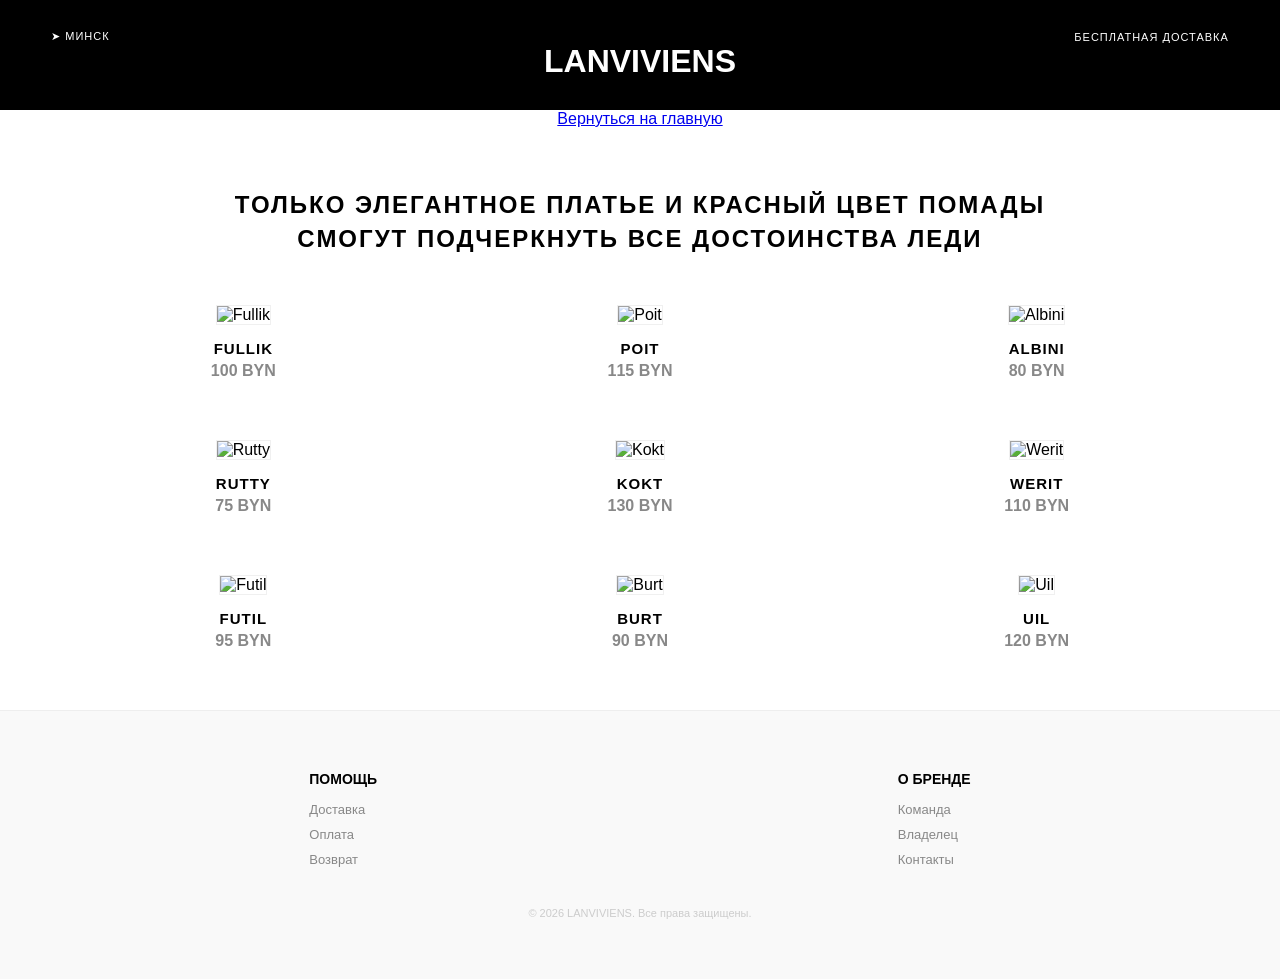
==== blouses.html @ 750e998c "Add files via upload" ====
<!DOCTYPE html>
<html lang="en">
<head>
    <meta charset="UTF-8">
    <link rel="stylesheet" href="css.css">
    <meta name="viewport" content="width=device-width, initial-scale=1.0">
    <title>Блузки</title>
</head>
<body>
            <header class="black-header">
        <div class="header-top">
            <div class="location">➤ Минск</div>
            <div class="delivery">Бесплатная доставка</div>
        </div>
        
        <h1 class="logo">LANVIVIENS</h1>
     
    </header>
  <p align="center" style="color: red;"><a href="index.html">Вернуться на главную</a></p>

 <main>
    <section class="dresses-grid">
        <h1 class="grid-title">Только элегантное платье и красный цвет помады смогут подчеркнуть все достоинства леди</h1>
        
        <!-- Контейнер открывается ТУТ -->
        <div class="container">
            <article class="product-card">
                <img src="img/blouses1.jpg" alt="Fullik">
                <h3>Fullik</h3>
                <p class="price">100 BYN</p>
            </article>

            <article class="product-card">
                <img src="img/blouses2.jpg" alt="Poit">
                <h3>Poit</h3>
                <p class="price">115 BYN</p>
            </article>

            <article class="product-card">
                <img src="img/blouses3.jpg" alt="Albini">
                <h3>Albini</h3>
                <p class="price">80 BYN</p>
            </article>

            <article class="product-card">
                <img src="img/blouses4.jpg" alt="Rutty">
                <h3>Rutty</h3>
                <p class="price">75 BYN</p>
            </article>

            <article class="product-card">
                <img src="img/blouses5.jpg" alt="Kokt">
                <h3>Kokt</h3>
                <p class="price">130 BYN</p>
            </article>

            <article class="product-card">
                <img src="img/blouses6.jpg" alt="Werit">
                <h3>Werit</h3>
                <p class="price">110 BYN</p>
            </article>

            <article class="product-card">
                <img src="img/blouses7.jpg" alt="Futil">
                <h3>Futil</h3>
                <p class="price">95 BYN</p>
            </article>

            <article class="product-card">
                <img src="img/blouses8.jpg" alt="Burt">
                <h3>Burt</h3>
                <p class="price">90 BYN</p>
            </article>

            <article class="product-card">
                <img src="img/blouses9.jpg" alt="Uil">
                <h3>Uil</h3>
                <p class="price">120 BYN</p>
            </article>
        </div> <!-- Контейнер закрывается ТУТ, после всех карточек -->
    </section>
</main>
 <footer class="footer">
        <div class="footer-sections">
            <div class="footer-col">
                <h4>Помощь</h4>
                <a href="#">Доставка</a>
                <a href="#">Оплата</a>
                <a href="#">Возврат</a>
            </div>
            <div class="footer-col">
                <h4>О бренде</h4>
                <a href="company.html">Команда</a>
                <a href="admin.html">Владелец</a>
                <a href="#">Контакты</a>
            </div>
        </div> 
        <div class="copyright">
            <p>&copy; 2026 LANVIVIENS. Все права защищены.</p>
        </div>
    </footer>
<a href="dress.html" class="prev-link" style="display:none;"></a>
<a href="custums.html" class="next-link" style="display:none;"></a>

</body>
</html>
---- css.css ----
/* --- БАЗОВЫЕ НАСТРОЙКИ --- */
* {
    margin: 0;
    padding: 0;
    box-sizing: border-box;
}

body {
    font-family: 'Arial', sans-serif;
    background-color: #ffffff;
    color: #000;
    overflow-x: hidden;
}

/* --- ШАПКА --- */
.black-header {
    background-color: #000;
    color: #fff;
    padding: 30px 4%;
    text-align: center;
}
/* --- ИСПРАВЛЕННАЯ ШАПКА ДЛЯ МОБИЛОК --- */
.header-top {
    display: flex;
    justify-content: space-between;
    align-items: center; /* Выравниваем по центру по вертикали */
    font-size: 11px;
    text-transform: uppercase;
    letter-spacing: 1px;
    flex-wrap: wrap; /* Позволяет элементам переноситься, если нет места */
    gap: 10px;
    position: relative;
    z-index: 1000; /* Гарантируем, что шапка выше всего контента */
}

/* Специально для ссылки "Вернуться" на мобильных */
.header-top a {
    position: relative;
    z-index: 1001; /* Ссылка должна быть самым верхним слоем */
    padding: 10px 5px; /* Увеличиваем область нажатия пальцем */
    white-space: nowrap; /* Чтобы текст не разрывался на две строки */
    text-decoration: none;
    color: #fff;
}

/* --- АДАПТИВНОСТЬ ДЛЯ МАЛЕНЬКИХ ЭКРАНОВ --- */
@media (max-width: 600px) {
    .header-top {
        justify-content: center; /* Центрируем всё на мобилке */
        flex-direction: column; /* Элементы встают друг под другом */
        gap: 15px;
    }

    .logo {
        letter-spacing: 5px; /* Уменьшаем огромные отступы букв, чтобы лого не вылезало за экран */
        font-size: 35px;
        margin: 15px 0;
    }

    .main-nav {
        gap: 15px; /* Уменьшаем расстояние между ссылками меню */
    }
}

.main-nav a:hover { opacity: 0.7; }
.sale-link { color: red !important; }

/* --- ОСНОВНОЙ КОНТЕНТ (Универсальный) --- */
.main-content {
    width: 100%;
    max-width: 1400px;
    margin: 0 auto;
    padding: 0; /* Убираем падинги, чтобы фото прижалось к шапке */
}

.section-title {
    text-align: center;
    margin: 50px 0;
    text-transform: uppercase;
    letter-spacing: 4px;
}

/* Сетка товаров для главной */
.collections-grid {
    display: grid;
    grid-template-columns: repeat(5, 1fr); 
    gap: 20px;
    padding: 0 4%; /* Отступы только для сетки */
}

.product-card { text-align: center; }
.product-card img {
    width: 100%;
    aspect-ratio: 3 / 4;
    object-fit: cover;
    margin-bottom: 15px;
    border: 1px solid #f0f0f0;
}

/* --- СЕКЦИЯ ОСНОВАТЕЛЬНИЦЫ (ФОТО КАК ФОН) --- */
/* --- ИСПРАВЛЕННАЯ СЕКЦИЯ: ФОТО НА ВЕСЬ ЭКРАН --- */

/* 1. Сначала растягиваем сам контейнер на 100% ширины */
.main-content {
    width: 100% !important; 
    max-width: 100% !important;
    margin: 0 !important;
    padding: 0 !important;
}
.founder-hero {
    width: 100%;
    min-height: 95vh; 
    background-image: url('img/myphoto.JPG');
    background-size: cover; 
    /* 25% — это "золотая середина" между прошлыми вариантами */
    /* 45% — почти центр по вертикали, чтобы лицо не было слишком низко */
    background-position: 25% 45%; 
    background-repeat: no-repeat;
    display: flex;
    align-items: center;
    justify-content: flex-end; 
}

.founder-text-overlay {
    width: 100%;
    max-width: 480px; /* Вернул чуть больше ширины для текста */
    background: rgba(255, 255, 255, 0.85); 
    padding: 50px;
    margin-right: 6%; 
    backdrop-filter: blur(10px);
}


.founder-text-overlay h2 {
    font-size: 28px;
    text-transform: uppercase;
    letter-spacing: 4px;
    margin-bottom: 25px;
    line-height: 1.2;
}

.founder-text-overlay p {
    font-size: 15px;
    line-height: 1.7;
    color: #1a1a1a;
    margin-bottom: 15px;
}

/* Адаптация для мобильных */
@media (max-width: 850px) {
    .founder-hero {
        background-position: center top;
        align-items: flex-end;
        min-height: 100vh;
    }
    .founder-text-overlay {
        max-width: 100%;
        margin-right: 0;
        padding: 30px 20px;
        background: #fff;
    }
    .founder-text-overlay h2, .founder-text-overlay p {
        text-align: center;
    }
}

/* Стили специально для страницы платьев */
.dresses-grid {
    padding: 60px 0;
}

.grid-title {
    text-align: center;
    max-width: 900px;
    margin: 0 auto 50px;
    font-size: 24px;
    text-transform: uppercase;
    letter-spacing: 2px;
    line-height: 1.4;
}

/* Сетка 3 в ряд */
.dresses-grid .container {
    display: grid;
    /* Создаем 3 колонки */
    grid-template-columns: repeat(3, 1fr); 
    /* Отступы: 60px между рядами, 30px между колонками */
    gap: 60px 30px; 
    max-width: 1200px;
    margin: 0 auto;
    padding: 0 20px;
}

/* Карточка платья */
.dresses-grid .product-card {
    text-align: center;
}

.dresses-grid .product-card img {
    width: 100%;
    aspect-ratio: 3 / 4; /* Соотношение сторон фото */
    object-fit: cover;
    margin-bottom: 15px;
}

.dresses-grid .product-card h3 {
    text-transform: uppercase;
    font-size: 15px;
    letter-spacing: 1px;
    margin-bottom: 5px;
}

.dresses-grid .product-card .price {
    color: #888;
    font-weight: bold;
}

/* Адаптивность для мобильных */
@media (max-width: 900px) {
    .dresses-grid .container {
        grid-template-columns: repeat(2, 1fr); /* 2 в ряд на планшетах */
    }
}

@media (max-width: 600px) {
    .dresses-grid .container {
        grid-template-columns: 1fr; /* 1 в ряд на телефонах */
    }
}
/* --- СЕКЦИЯ КОМАНДЫ (4 В РЯД) --- */
.team-section {
    padding: 60px 0;
}

.team-section .container {
    display: grid;
    /* Устанавливаем ровно 4 колонки */
    grid-template-columns: repeat(4, 1fr); 
    gap: 40px 20px;
    max-width: 1200px;
    margin: 0 auto;
    padding: 0 20px;
}

.team-card {
    text-align: center;
}

.team-card img {
    width: 100%;
    aspect-ratio: 1 / 1; /* Делаем фото квадратными для аккуратности */
    object-fit: cover;
    margin-bottom: 15px;
    border-radius: 2px; /* Легкое скругление углов */
}

.team-card h3 {
    font-size: 16px;
    text-transform: uppercase;
    letter-spacing: 1px;
    margin-bottom: 5px;
}

.team-card .role {
    color: #888;
    font-size: 13px;
    font-style: italic;
}

/* Адаптивность */
@media (max-width: 1024px) {
    .team-section .container {
        grid-template-columns: repeat(2, 1fr); /* 2 в ряд на планшетах */
    }
}

@media (max-width: 600px) {
    .team-section .container {
        grid-template-columns: 1fr; /* 1 в ряд на телефонах */
    }
}
.back-link {
    color: #fff;
    text-decoration: none;
    border-bottom: 1px solid #555;
    padding: 5px 0;
    transition: 0.3s;
}

.back-link:hover {
    color: #ccc;
    border-color: #fff;
}

/* Убедимся, что на мобильных всё кликается */
.header-top a {
    position: relative;
    z-index: 100;
}



/* --- ПОДВАЛ --- */
.footer {
    background-color: #f9f9f9;
    padding: 60px 5%;
    border-top: 1px solid #eee;
}

.footer-sections {
    display: flex;
    justify-content: space-around;
    flex-wrap: wrap;
    gap: 30px;
}

.footer-col { display: flex; flex-direction: column; gap: 10px; }
.footer-col a { color: #888; text-decoration: none; font-size: 13px; }
.footer-col h4 { text-transform: uppercase; font-size: 14px; margin-bottom: 5px; }
.copyright { text-align: center; margin-top: 40px; color: #ccc; font-size: 11px; }

/* --- АДАПТИВНОСТЬ --- */
@media (max-width: 1024px) {
    .collections-grid { grid-template-columns: repeat(2, 1fr); }
    .founder-section { flex-direction: column; }
    .myphoto, .aboutMe { 
        max-width: 100%; 
        padding: 20px 4%; 
        text-align: center;
    }
    .aboutMe h2, .aboutMe p { text-align: center; }
}

.product-card a {
    text-decoration: none; 
    color: inherit;
    display: block; 
}

/* ========== ИСПРАВЛЕНИЯ ДЛЯ КЛИКАБЕЛЬНОСТИ НА МОБИЛЬНЫХ (без изменения дизайна) ========== */
@media (max-width: 768px) {
    /* 1. Принудительно включаем клики для всех навигационных элементов */
    .header-top,
    .main-nav,
    .product-card,
    .footer-col a,
    .back-link,
    .header-top a {
        pointer-events: auto !important;
        touch-action: manipulation;      /* ускоряет реакцию на касание */
    }

    /* 2. Убираем возможное перекрытие от псевдоэлементов фона */
    .founder-hero::before {
        display: none !important;
    }

    /* 3. Увеличиваем область нажатия для мелких ссылок (визуально не меняется) */
    .main-nav a,
    .footer-col a,
    .back-link {
        display: inline-block;
        padding: 8px 4px;
        margin: -4px 0;
    }

    /* 4. Ссылка внутри карточки товара занимает всю карточку */
    .product-card a {
        display: block;
        width: 100%;
        height: 100%;
    }

    /* 5. Гарантируем, что шапка и меню выше всего */
    .black-header {
        position: relative;
        z-index: 1000;
    }
    .header-top {
        position: relative;
        z-index: 1001;
    }
    .header-top a {
        position: relative;
        z-index: 1002;
    }

    /* 6. Убираем случайный overflow, который может обрезать кликабельные области */
    body,
    .main-content {
        overflow-x: visible !important;
    }
}

/* Для всех устройств: улучшаем отклик на касание */
a, button, .product-card, .back-link {
    cursor: pointer;
    touch-action: manipulation;
    -webkit-tap-highlight-color: rgba(0,0,0,0.1);
}
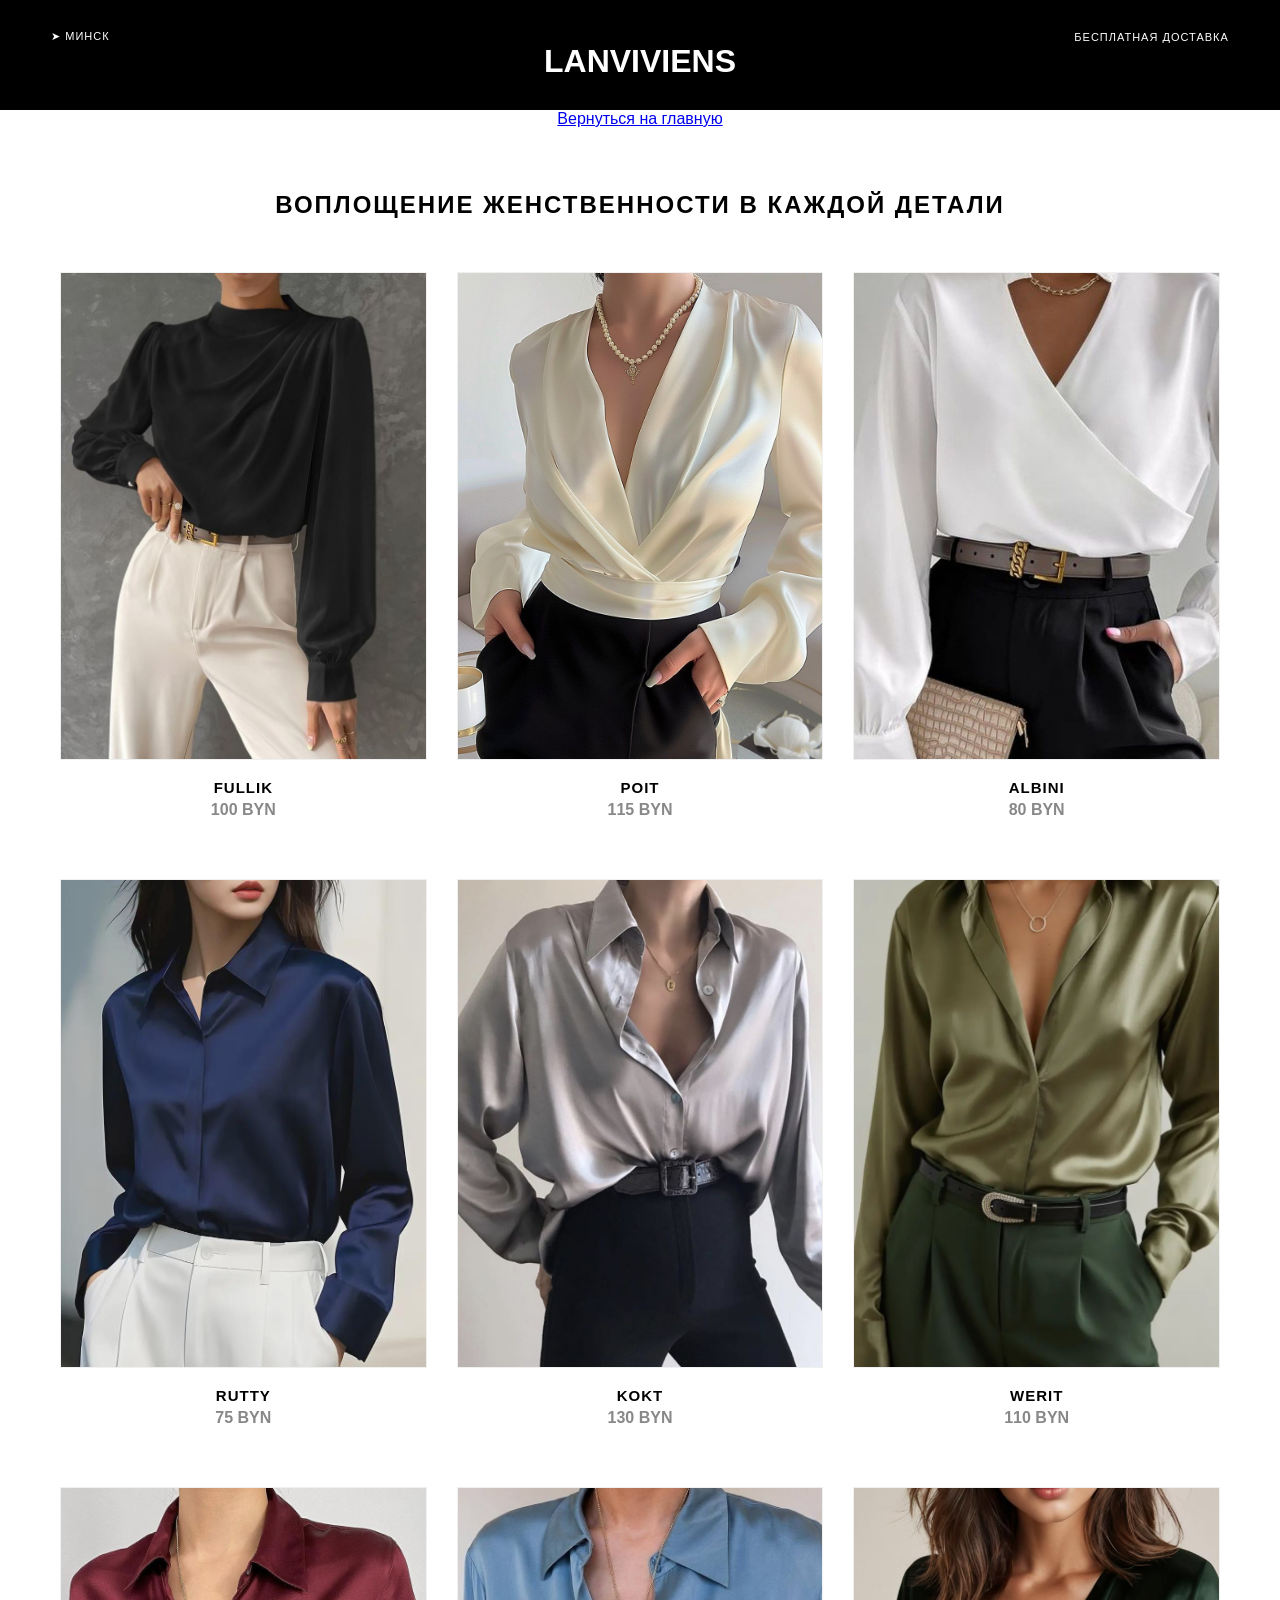
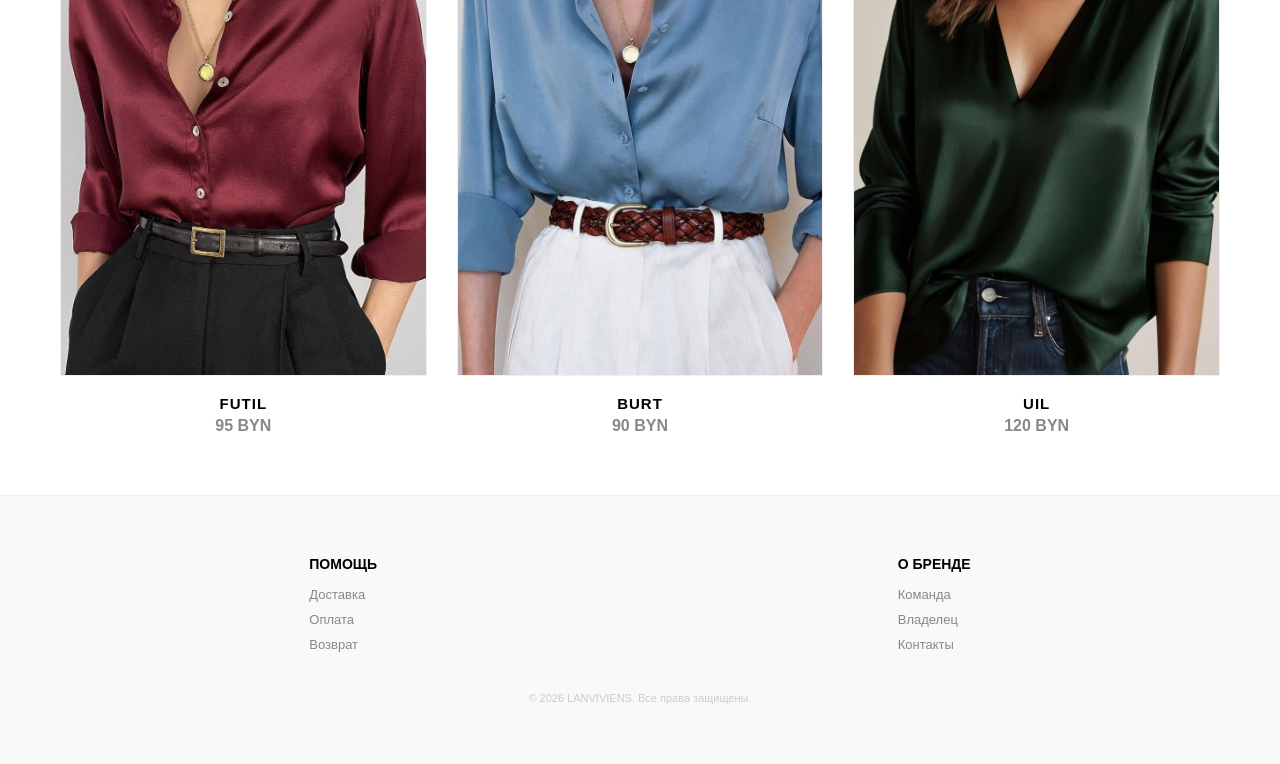
==== commit 8d4ed96e: "Update blouses.html" ====
--- a/blouses.html
+++ b/blouses.html
@@ -20,7 +20,7 @@
 
  <main>
     <section class="dresses-grid">
-        <h1 class="grid-title">Только элегантное платье и красный цвет помады смогут подчеркнуть все достоинства леди</h1>
+        <h1 class="grid-title">Воплощение женственности в каждой детали</h1>
         
         <!-- Контейнер открывается ТУТ -->
         <div class="container">
@@ -103,4 +103,4 @@
 <a href="custums.html" class="next-link" style="display:none;"></a>
 
 </body>
-</html>+</html>
